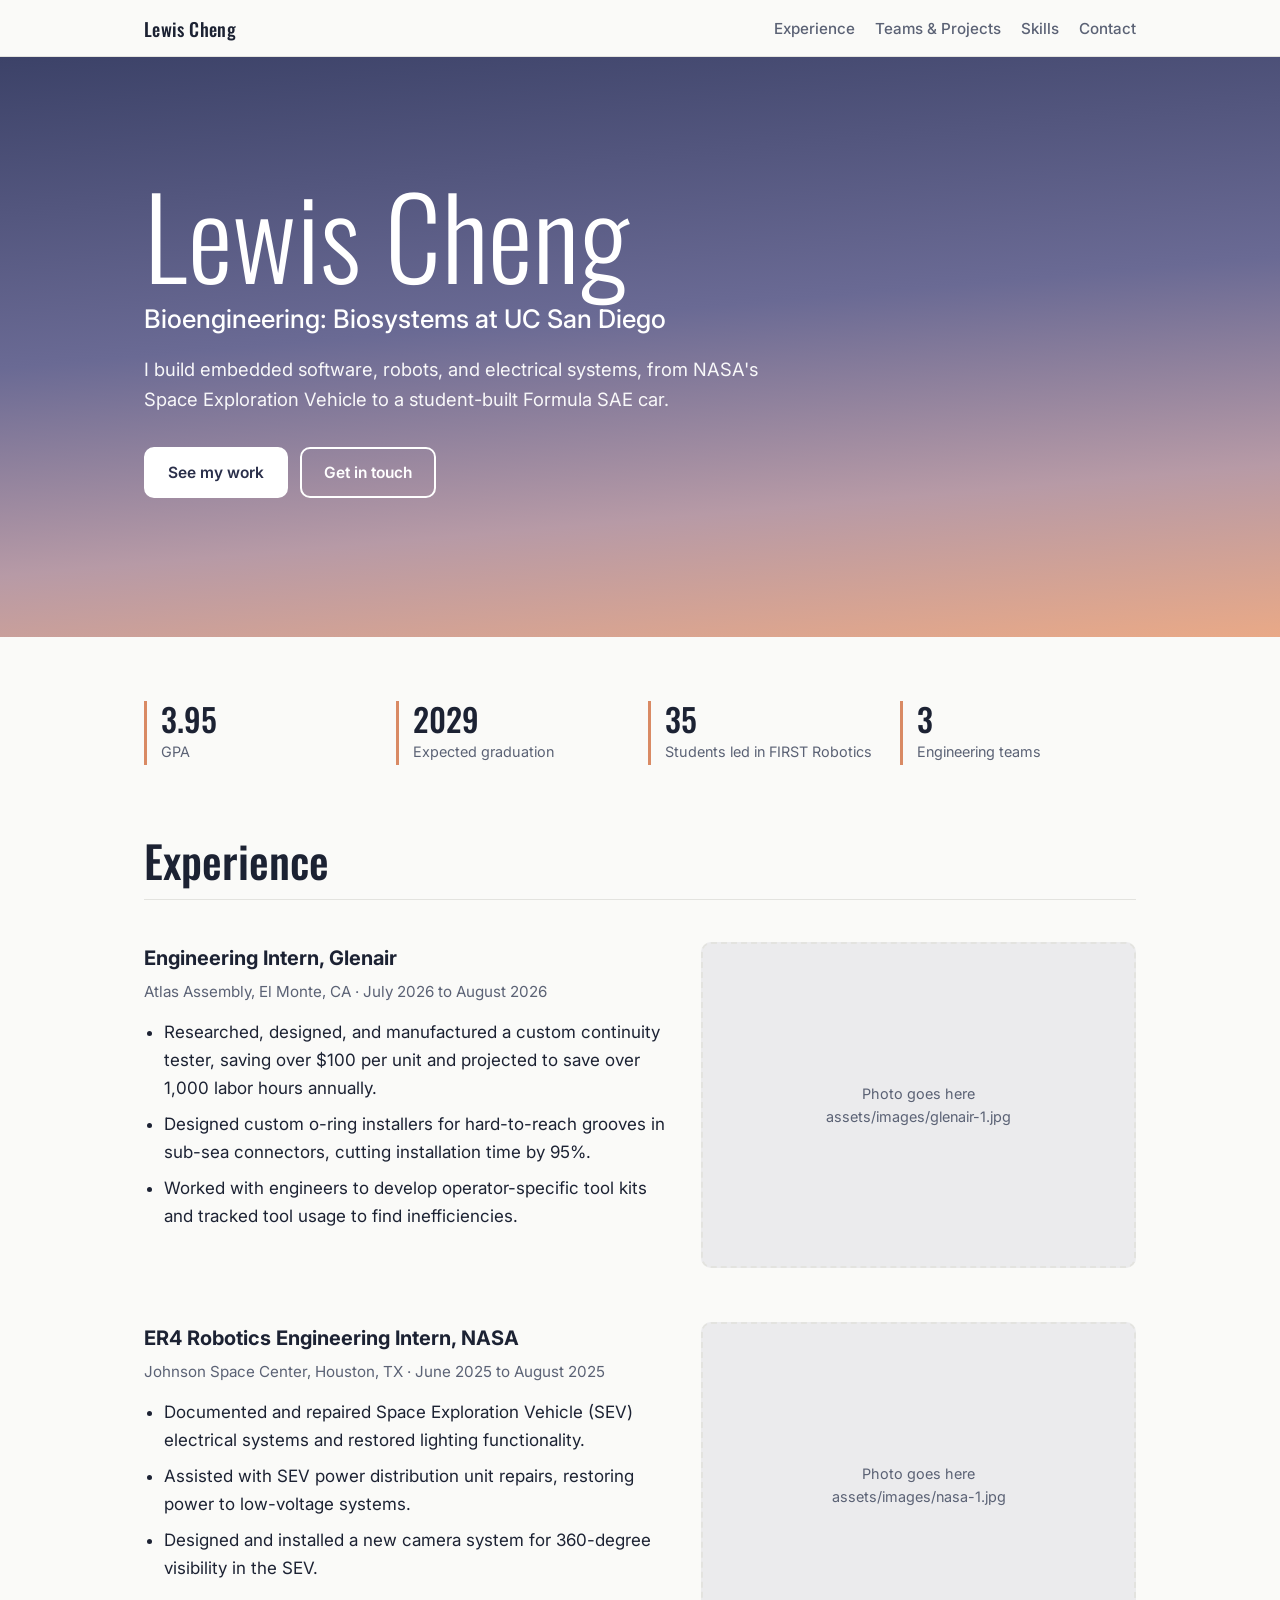
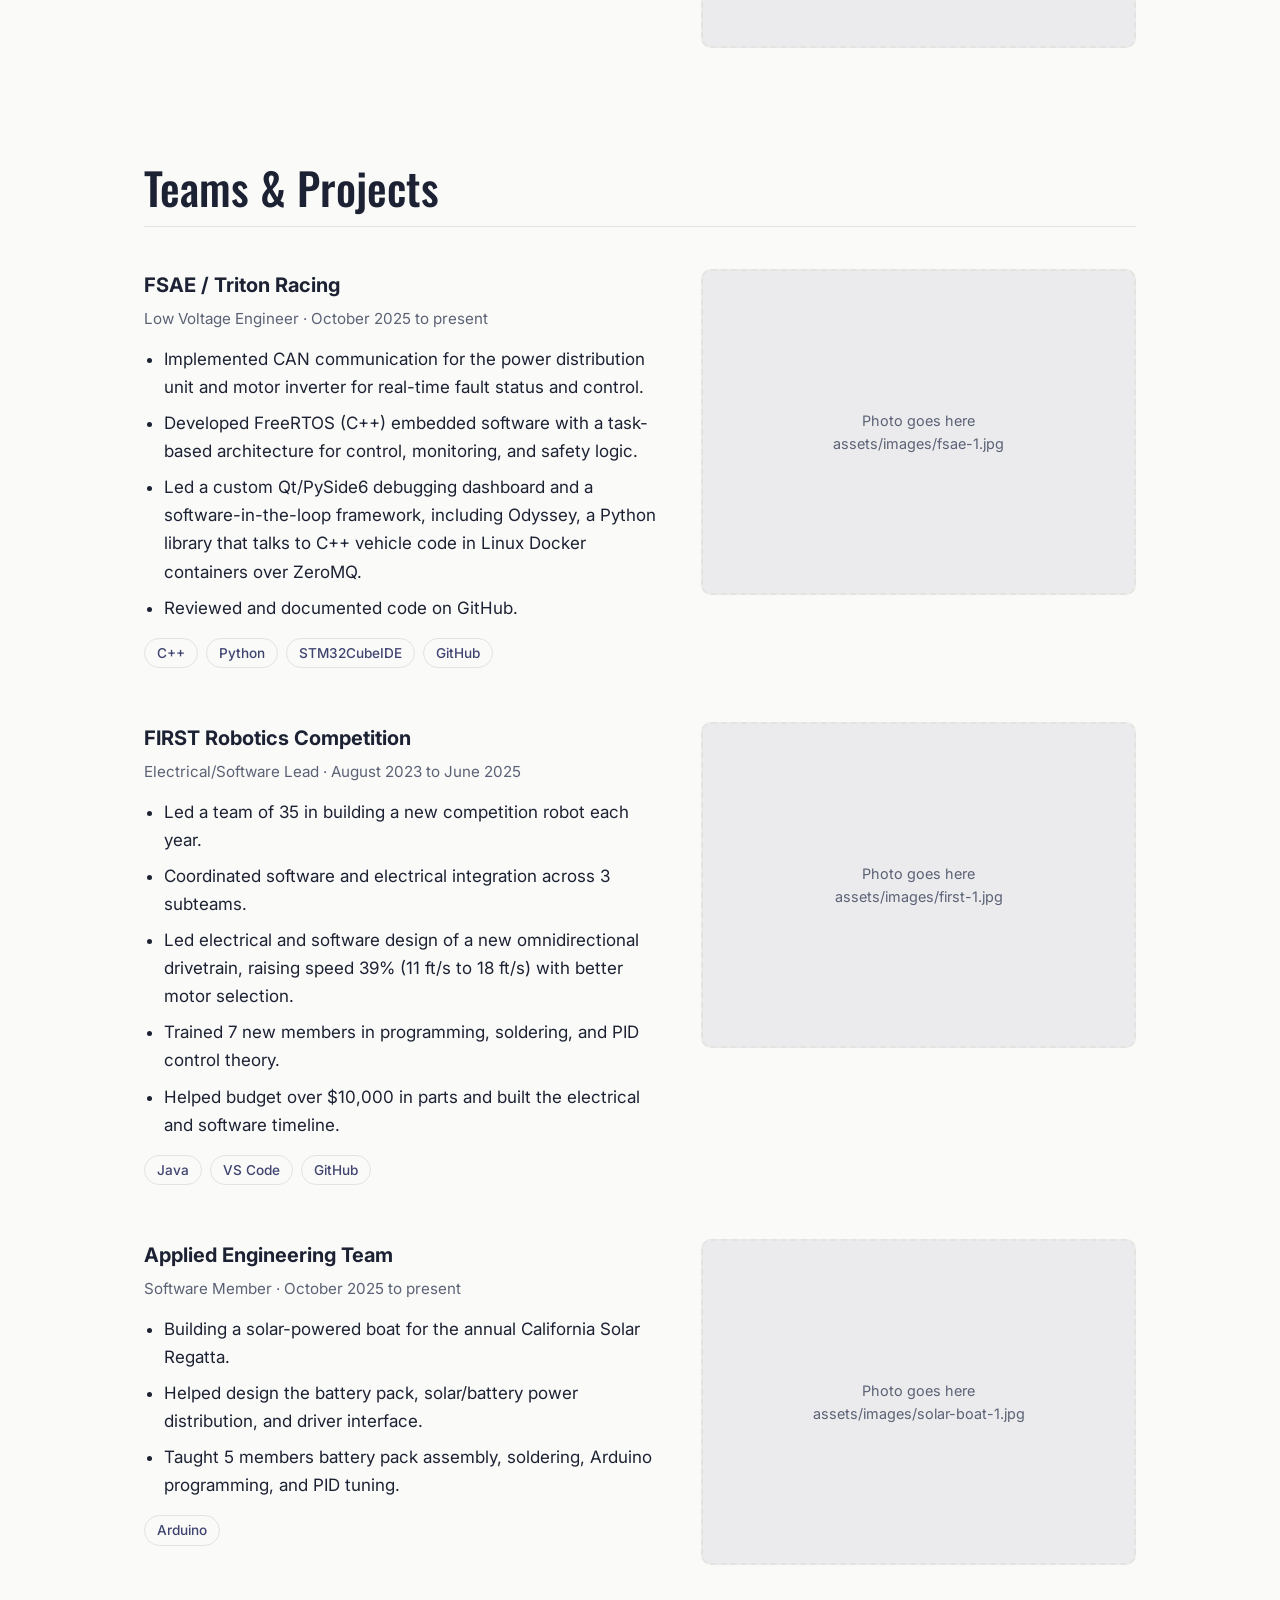
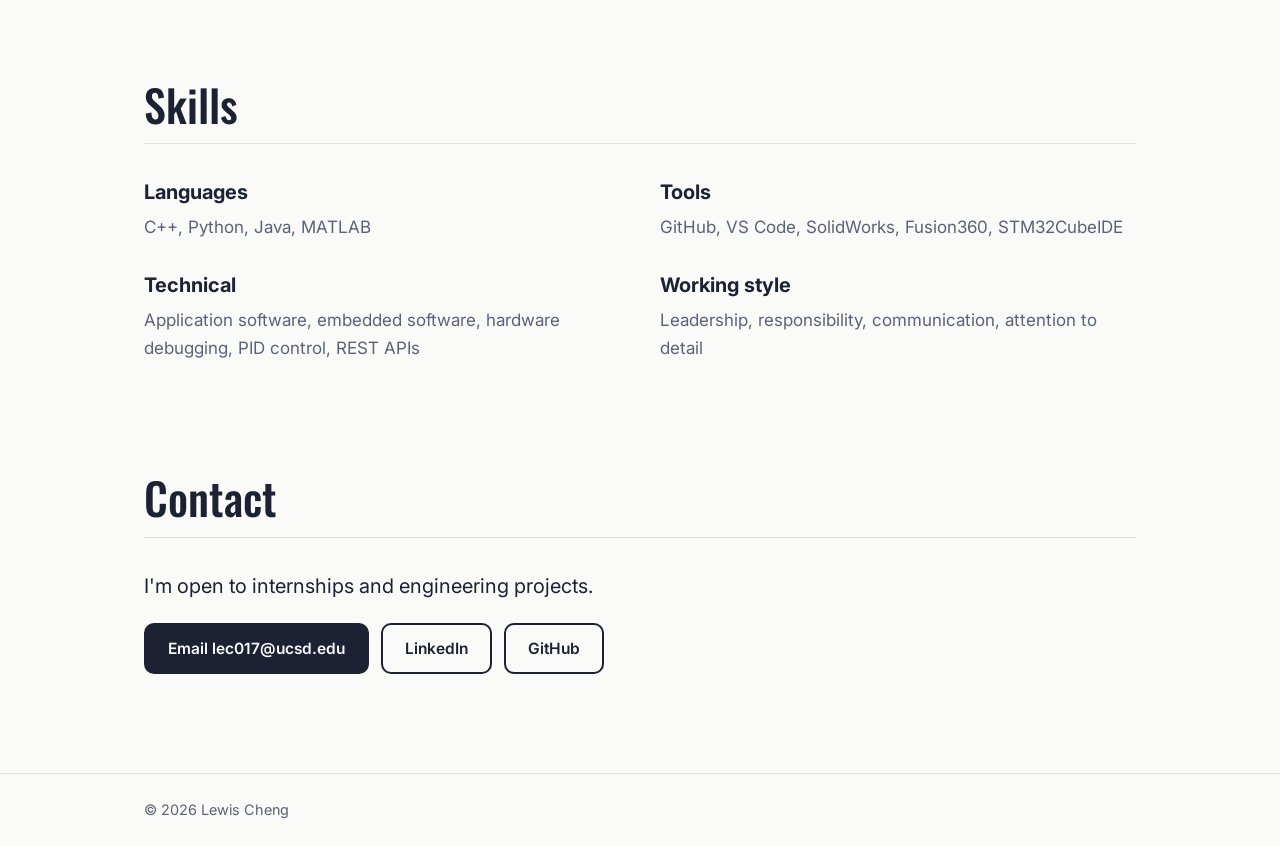
==== site/index.html @ 481570b6 "initial commit" ====
<!DOCTYPE html>
<html lang="en">
<head>
<meta charset="utf-8">
<meta name="viewport" content="width=device-width, initial-scale=1">
<title>Lewis Cheng | Bioengineering, UC San Diego</title>
<meta name="description" content="Lewis Cheng is a Bioengineering: Biosystems student at UC San Diego working in embedded software, robotics, and electrical design.">
<link rel="preconnect" href="https://fonts.googleapis.com">
<link rel="preconnect" href="https://fonts.gstatic.com" crossorigin>
<link href="https://fonts.googleapis.com/css2?family=Inter:wght@400;500;600&family=Oswald:wght@300;500&display=swap" rel="stylesheet">
<link rel="stylesheet" href="css/style.css">
</head>
<body>
<header class="nav"><div class="wrap nav-in">
  <a class="brand" href="#top">Lewis Cheng</a>
  <nav aria-label="Main"><a href="#experience">Experience</a><a href="#projects">Teams &amp; Projects</a><a href="#skills">Skills</a><a href="#contact">Contact</a></nav>
</div></header>

<section class="hero" id="top">
  <div class="wrap">
    <h1>Lewis Cheng</h1>
    <p class="sub">Bioengineering: Biosystems at UC San Diego</p>
    <p class="lede">I build embedded software, robots, and electrical systems, from NASA's Space Exploration Vehicle to a student-built Formula SAE car.</p>
    <p class="cta"><a class="btn" href="#projects">See my work</a><a class="btn ghost" href="#contact">Get in touch</a></p>
  </div>
</section>

<main>
<section class="wrap about">
  <div><strong>3.95</strong><span>GPA</span></div>
  <div><strong>2029</strong><span>Expected graduation</span></div>
  <div><strong>35</strong><span>Students led in FIRST Robotics</span></div>
  <div><strong>3</strong><span>Engineering teams</span></div>
</section>

<section class="wrap" id="experience">
  <h2>Experience</h2>

  <article class="entry">
    <div class="txt">
      <h3>Engineering Intern, Glenair</h3>
      <p class="meta">Atlas Assembly, El Monte, CA &middot; July 2026 to August 2026</p>
      <ul>
        <li>Researched, designed, and manufactured a custom continuity tester, saving over $100 per unit and projected to save over 1,000 labor hours annually.</li>
        <li>Designed custom o-ring installers for hard-to-reach grooves in sub-sea connectors, cutting installation time by 95%.</li>
        <li>Worked with engineers to develop operator-specific tool kits and tracked tool usage to find inefficiencies.</li>
      </ul>
    </div>
    <figure class="ph" data-file="glenair-1.jpg"><img src="assets/images/glenair-1.jpg" alt="Continuity tester built at Glenair"></figure>
  </article>

  <article class="entry">
    <div class="txt">
      <h3>ER4 Robotics Engineering Intern, NASA</h3>
      <p class="meta">Johnson Space Center, Houston, TX &middot; June 2025 to August 2025</p>
      <ul>
        <li>Documented and repaired Space Exploration Vehicle (SEV) electrical systems and restored lighting functionality.</li>
        <li>Assisted with SEV power distribution unit repairs, restoring power to low-voltage systems.</li>
        <li>Designed and installed a new camera system for 360-degree visibility in the SEV.</li>
      </ul>
    </div>
    <figure class="ph" data-file="nasa-1.jpg"><img src="assets/images/nasa-1.jpg" alt="Working on the Space Exploration Vehicle at NASA"></figure>
  </article>
</section>

<section class="wrap" id="projects">
  <h2>Teams &amp; Projects</h2>

  <article class="entry">
    <div class="txt">
      <h3>FSAE / Triton Racing</h3>
      <p class="meta">Low Voltage Engineer &middot; October 2025 to present</p>
      <ul>
        <li>Implemented CAN communication for the power distribution unit and motor inverter for real-time fault status and control.</li>
        <li>Developed FreeRTOS (C++) embedded software with a task-based architecture for control, monitoring, and safety logic.</li>
        <li>Led a custom Qt/PySide6 debugging dashboard and a software-in-the-loop framework, including Odyssey, a Python library that talks to C++ vehicle code in Linux Docker containers over ZeroMQ.</li>
        <li>Reviewed and documented code on GitHub.</li>
      </ul>
      <p class="tags"><span>C++</span><span>Python</span><span>STM32CubeIDE</span><span>GitHub</span></p>
    </div>
    <figure class="ph" data-file="fsae-1.jpg"><img src="assets/images/fsae-1.jpg" alt="Triton Racing FSAE car"></figure>
  </article>

  <article class="entry">
    <div class="txt">
      <h3>FIRST Robotics Competition</h3>
      <p class="meta">Electrical/Software Lead &middot; August 2023 to June 2025</p>
      <ul>
        <li>Led a team of 35 in building a new competition robot each year.</li>
        <li>Coordinated software and electrical integration across 3 subteams.</li>
        <li>Led electrical and software design of a new omnidirectional drivetrain, raising speed 39% (11 ft/s to 18 ft/s) with better motor selection.</li>
        <li>Trained 7 new members in programming, soldering, and PID control theory.</li>
        <li>Helped budget over $10,000 in parts and built the electrical and software timeline.</li>
      </ul>
      <p class="tags"><span>Java</span><span>VS Code</span><span>GitHub</span></p>
    </div>
    <figure class="ph" data-file="first-1.jpg"><img src="assets/images/first-1.jpg" alt="FIRST Robotics Competition robot"></figure>
  </article>

  <article class="entry">
    <div class="txt">
      <h3>Applied Engineering Team</h3>
      <p class="meta">Software Member &middot; October 2025 to present</p>
      <ul>
        <li>Building a solar-powered boat for the annual California Solar Regatta.</li>
        <li>Helped design the battery pack, solar/battery power distribution, and driver interface.</li>
        <li>Taught 5 members battery pack assembly, soldering, Arduino programming, and PID tuning.</li>
      </ul>
      <p class="tags"><span>Arduino</span></p>
    </div>
    <figure class="ph" data-file="solar-boat-1.jpg"><img src="assets/images/solar-boat-1.jpg" alt="Solar-powered regatta boat"></figure>
  </article>
</section>

<section class="wrap" id="skills">
  <h2>Skills</h2>
  <div class="skills">
    <div><h3>Languages</h3><p>C++, Python, Java, MATLAB</p></div>
    <div><h3>Tools</h3><p>GitHub, VS Code, SolidWorks, Fusion360, STM32CubeIDE</p></div>
    <div><h3>Technical</h3><p>Application software, embedded software, hardware debugging, PID control, REST APIs</p></div>
    <div><h3>Working style</h3><p>Leadership, responsibility, communication, attention to detail</p></div>
  </div>
</section>

<section class="wrap" id="contact">
  <h2>Contact</h2>
  <p class="contact-line">I'm open to internships and engineering projects.</p>
  <p><a class="btn" href="mailto:lec017@ucsd.edu">Email lec017@ucsd.edu</a><a class="btn ghost" href="https://linkedin.com/in/lewis-p-cheng/" target="_blank" rel="noopener">LinkedIn</a><a class="btn ghost" href="https://github.com/lewischeng2507" target="_blank" rel="noopener">GitHub</a></p>
</section>
</main>

<footer><div class="wrap">&copy; <span id="yr">2026</span> Lewis Cheng</div></footer>
<script src="js/main.js"></script>
</body>
</html>
---- site/css/style.css ----
:root{--ink:#1c2233;--mute:#5b6275;--paper:#fafaf8;--line:#e3e3df;--dusk:#3f4470;--peach:#d98a64;--teal:#2c4a52;--r:10px}
@media (prefers-color-scheme:dark){:root{--ink:#eceef5;--mute:#a4a9bb;--paper:#14171f;--line:#2a2f3d;--dusk:#8b90c8;--peach:#e8a27c}}
*{box-sizing:border-box}
html{scroll-behavior:smooth;scroll-padding-top:70px}
body{margin:0;background:var(--paper);color:var(--ink);font:400 1.0625rem/1.65 Inter,system-ui,sans-serif}
.wrap{max-width:1040px;margin:0 auto;padding:0 24px}
a{color:inherit}
:focus-visible{outline:3px solid var(--peach);outline-offset:3px}

.nav{position:sticky;top:0;z-index:5;background:color-mix(in srgb,var(--paper) 90%,transparent);backdrop-filter:blur(8px);border-bottom:1px solid var(--line)}
.nav-in{display:flex;justify-content:space-between;align-items:center;min-height:56px;flex-wrap:wrap;gap:4px 20px}
.brand{font:500 1.15rem Oswald,sans-serif;text-decoration:none;letter-spacing:.02em}
nav a{margin-left:20px;text-decoration:none;color:var(--mute);font-size:.95rem;font-weight:500}
nav a:hover{color:var(--ink)}

.hero{color:#fff;padding:120px 0 110px;background:url(../assets/images/hero.jpg) center/cover,linear-gradient(175deg,#3c4268 0%,#6a6a94 45%,#b79aa6 75%,#e9a987 100%)}
.hero h1{font:300 clamp(3.5rem,11vw,7rem)/1 Oswald,sans-serif;margin:0 0 14px;letter-spacing:.005em}
.sub{font:500 clamp(1.15rem,3vw,1.6rem) Inter,sans-serif;margin:0 0 20px}
.lede{max-width:34em;font-size:1.15rem;margin:0 0 32px;opacity:.95}
.btn{display:inline-block;padding:11px 22px;border:2px solid currentColor;border-radius:var(--r);text-decoration:none;font-weight:600;font-size:.97rem;margin:0 12px 12px 0;background:var(--ink);color:var(--paper);border-color:var(--ink);transition:background .15s,color .15s}
.hero .btn{background:#fff;color:#2a2f4a;border-color:#fff}
.btn.ghost{background:transparent;color:inherit;border-color:currentColor}
.hero .btn.ghost{color:#fff;border-color:#fff}
.btn:hover{background:var(--peach);border-color:var(--peach);color:#1c1408}

.about{display:grid;grid-template-columns:repeat(4,1fr);gap:16px;padding-top:40px;padding-bottom:10px}
.about div{border-left:3px solid var(--peach);padding-left:14px}
.about strong{display:block;font:500 2rem/1.1 Oswald,sans-serif}
.about span{color:var(--mute);font-size:.9rem}

section.wrap{padding-top:64px;padding-bottom:8px}
h2{font:500 clamp(2rem,5vw,2.75rem)/1.1 Oswald,sans-serif;margin:0 0 32px;padding-bottom:14px;border-bottom:1px solid var(--line)}
h3{font-size:1.25rem;margin:0 0 4px}

.entry{display:grid;grid-template-columns:1.2fr 1fr;gap:36px;align-items:start;padding:10px 0 44px}
.meta{color:var(--mute);margin:0 0 14px;font-size:.95rem}
.entry ul{margin:0;padding-left:1.2em}
.entry li{margin-bottom:8px;max-width:38em}
.tags{display:flex;flex-wrap:wrap;gap:8px;margin:16px 0 0}
.tags span{font-size:.85rem;font-weight:500;padding:3px 12px;border:1px solid var(--line);border-radius:99px;color:var(--dusk)}

.ph{margin:0;aspect-ratio:4/3;border-radius:var(--r);overflow:hidden;position:relative;background:color-mix(in srgb,var(--dusk) 8%,var(--paper));border:2px dashed var(--line);display:grid;place-items:center;text-align:center;color:var(--mute);font-size:.9rem;padding:16px}
.ph img{position:absolute;inset:0;width:100%;height:100%;object-fit:cover}
.ph.has{border:0}
.ph:not(.has)::after{content:"Photo goes here\A assets/images/" attr(data-file);white-space:pre;line-height:1.6}
.ph:not(.has) img{display:none}

.skills{display:grid;grid-template-columns:repeat(2,1fr);gap:28px 40px;padding-bottom:40px}
.skills p{margin:0;color:var(--mute)}
.contact-line{font-size:1.25rem;margin:0 0 20px}
#contact{padding-bottom:70px}
footer{border-top:1px solid var(--line);padding:24px 0;color:var(--mute);font-size:.9rem}

@media (max-width:760px){
  .entry{grid-template-columns:1fr;gap:20px}
  .about,.skills{grid-template-columns:1fr 1fr}
  .skills{grid-template-columns:1fr}
  nav a{margin:0 14px 0 0}
  .hero{padding:80px 0 70px}
}
@media (prefers-reduced-motion:reduce){html{scroll-behavior:auto}.btn{transition:none}}
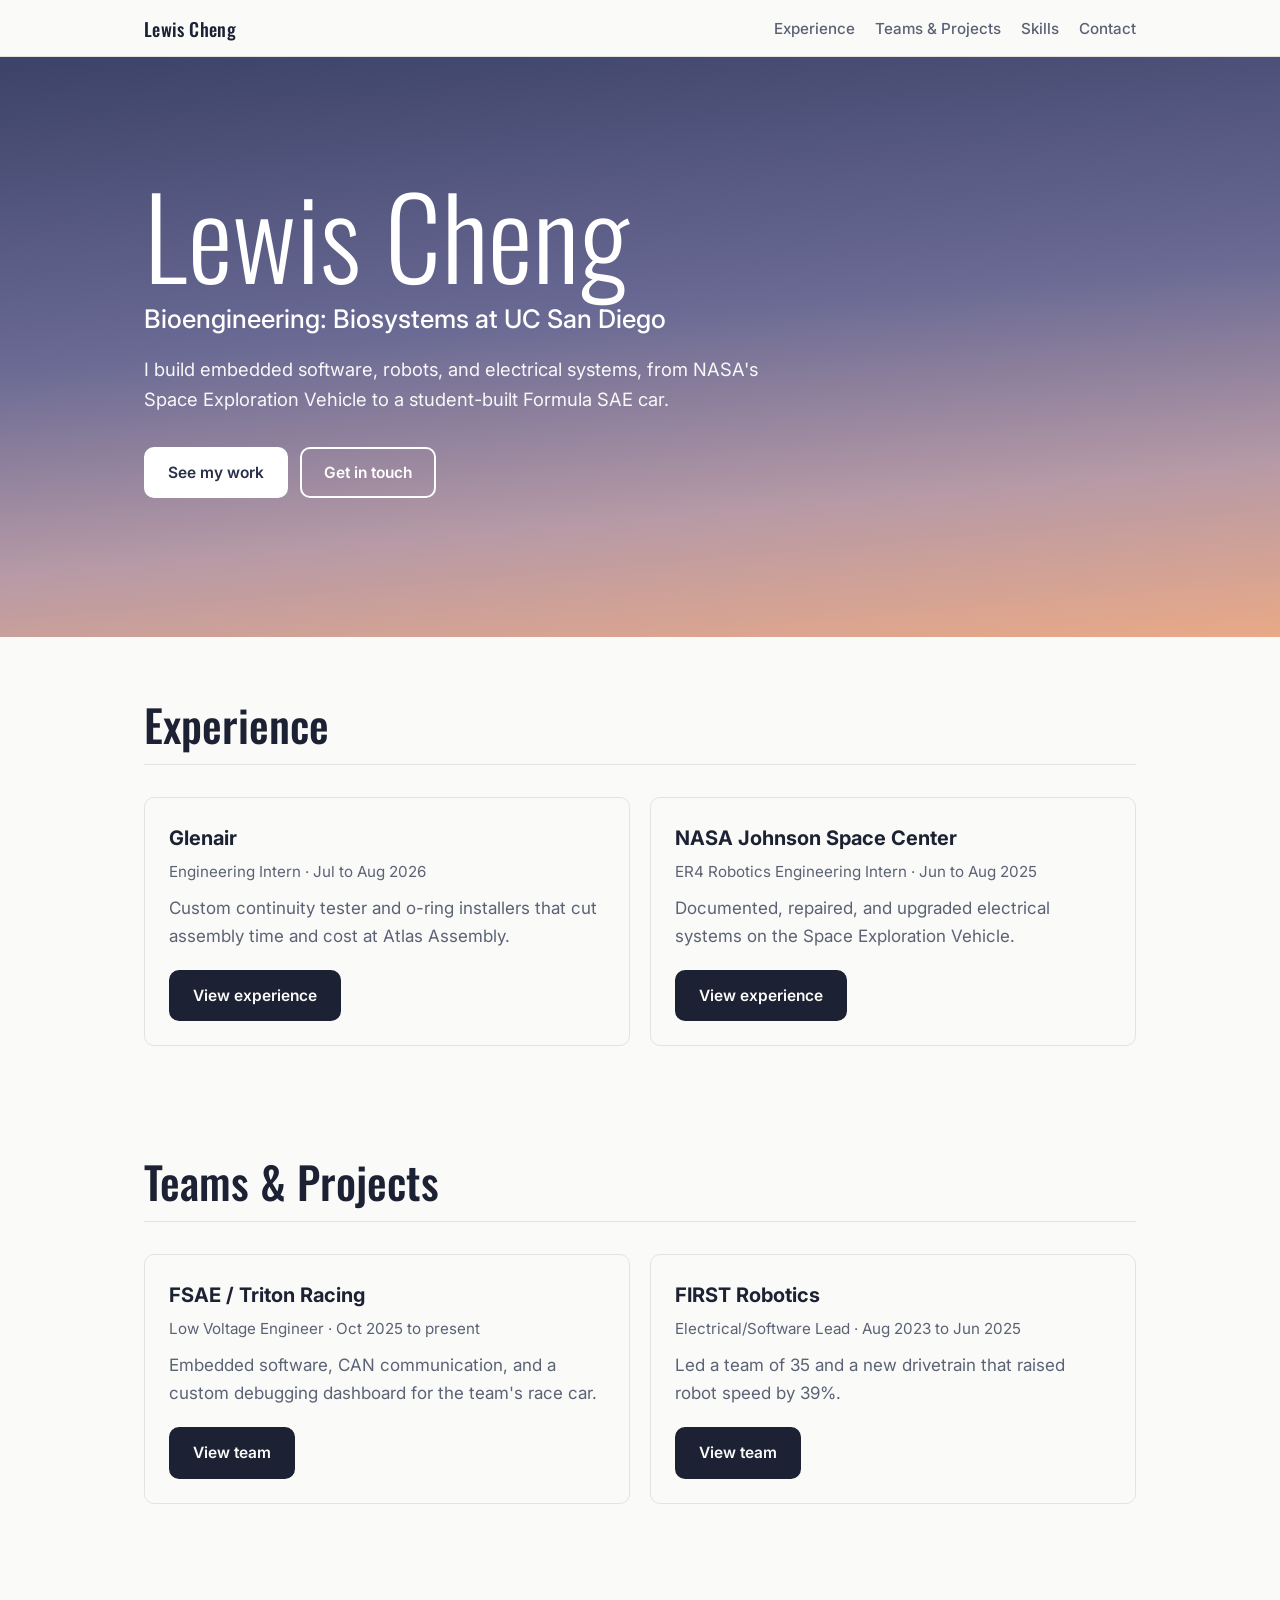
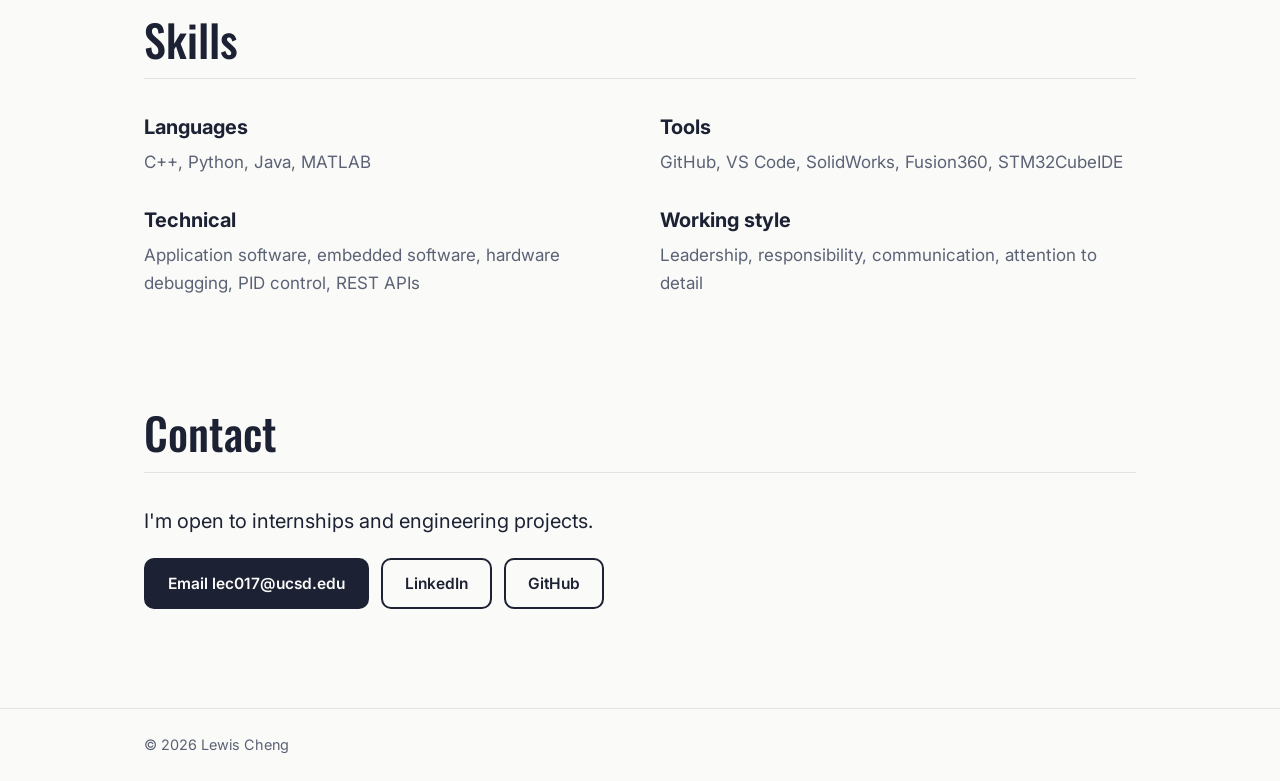
==== commit 25bbde21: "reorganize experiences" ====
--- a/site/index.html
+++ b/site/index.html
@@ -26,90 +26,40 @@
 </section>
 
 <main>
-<section class="wrap about">
-  <div><strong>3.95</strong><span>GPA</span></div>
-  <div><strong>2029</strong><span>Expected graduation</span></div>
-  <div><strong>35</strong><span>Students led in FIRST Robotics</span></div>
-  <div><strong>3</strong><span>Engineering teams</span></div>
-</section>
-
 <section class="wrap" id="experience">
   <h2>Experience</h2>
-
-  <article class="entry">
-    <div class="txt">
-      <h3>Engineering Intern, Glenair</h3>
-      <p class="meta">Atlas Assembly, El Monte, CA &middot; July 2026 to August 2026</p>
-      <ul>
-        <li>Researched, designed, and manufactured a custom continuity tester, saving over $100 per unit and projected to save over 1,000 labor hours annually.</li>
-        <li>Designed custom o-ring installers for hard-to-reach grooves in sub-sea connectors, cutting installation time by 95%.</li>
-        <li>Worked with engineers to develop operator-specific tool kits and tracked tool usage to find inefficiencies.</li>
-      </ul>
-    </div>
-    <figure class="ph" data-file="glenair-1.jpg"><img src="assets/images/glenair-1.jpg" alt="Continuity tester built at Glenair"></figure>
-  </article>
-
-  <article class="entry">
-    <div class="txt">
-      <h3>ER4 Robotics Engineering Intern, NASA</h3>
-      <p class="meta">Johnson Space Center, Houston, TX &middot; June 2025 to August 2025</p>
-      <ul>
-        <li>Documented and repaired Space Exploration Vehicle (SEV) electrical systems and restored lighting functionality.</li>
-        <li>Assisted with SEV power distribution unit repairs, restoring power to low-voltage systems.</li>
-        <li>Designed and installed a new camera system for 360-degree visibility in the SEV.</li>
-      </ul>
-    </div>
-    <figure class="ph" data-file="nasa-1.jpg"><img src="assets/images/nasa-1.jpg" alt="Working on the Space Exploration Vehicle at NASA"></figure>
-  </article>
+  <div class="cards">
+    <article class="card">
+      <h3>Glenair</h3>
+      <p class="meta">Engineering Intern &middot; Jul to Aug 2026</p>
+      <p>Custom continuity tester and o-ring installers that cut assembly time and cost at Atlas Assembly.</p>
+      <a class="btn" href="glenair.html">View experience</a>
+    </article>
+    <article class="card">
+      <h3>NASA Johnson Space Center</h3>
+      <p class="meta">ER4 Robotics Engineering Intern &middot; Jun to Aug 2025</p>
+      <p>Documented, repaired, and upgraded electrical systems on the Space Exploration Vehicle.</p>
+      <a class="btn" href="nasa.html">View experience</a>
+    </article>
+  </div>
 </section>
 
 <section class="wrap" id="projects">
   <h2>Teams &amp; Projects</h2>
-
-  <article class="entry">
-    <div class="txt">
+  <div class="cards">
+    <article class="card">
       <h3>FSAE / Triton Racing</h3>
-      <p class="meta">Low Voltage Engineer &middot; October 2025 to present</p>
-      <ul>
-        <li>Implemented CAN communication for the power distribution unit and motor inverter for real-time fault status and control.</li>
-        <li>Developed FreeRTOS (C++) embedded software with a task-based architecture for control, monitoring, and safety logic.</li>
-        <li>Led a custom Qt/PySide6 debugging dashboard and a software-in-the-loop framework, including Odyssey, a Python library that talks to C++ vehicle code in Linux Docker containers over ZeroMQ.</li>
-        <li>Reviewed and documented code on GitHub.</li>
-      </ul>
-      <p class="tags"><span>C++</span><span>Python</span><span>STM32CubeIDE</span><span>GitHub</span></p>
-    </div>
-    <figure class="ph" data-file="fsae-1.jpg"><img src="assets/images/fsae-1.jpg" alt="Triton Racing FSAE car"></figure>
-  </article>
-
-  <article class="entry">
-    <div class="txt">
-      <h3>FIRST Robotics Competition</h3>
-      <p class="meta">Electrical/Software Lead &middot; August 2023 to June 2025</p>
-      <ul>
-        <li>Led a team of 35 in building a new competition robot each year.</li>
-        <li>Coordinated software and electrical integration across 3 subteams.</li>
-        <li>Led electrical and software design of a new omnidirectional drivetrain, raising speed 39% (11 ft/s to 18 ft/s) with better motor selection.</li>
-        <li>Trained 7 new members in programming, soldering, and PID control theory.</li>
-        <li>Helped budget over $10,000 in parts and built the electrical and software timeline.</li>
-      </ul>
-      <p class="tags"><span>Java</span><span>VS Code</span><span>GitHub</span></p>
-    </div>
-    <figure class="ph" data-file="first-1.jpg"><img src="assets/images/first-1.jpg" alt="FIRST Robotics Competition robot"></figure>
-  </article>
-
-  <article class="entry">
-    <div class="txt">
-      <h3>Applied Engineering Team</h3>
-      <p class="meta">Software Member &middot; October 2025 to present</p>
-      <ul>
-        <li>Building a solar-powered boat for the annual California Solar Regatta.</li>
-        <li>Helped design the battery pack, solar/battery power distribution, and driver interface.</li>
-        <li>Taught 5 members battery pack assembly, soldering, Arduino programming, and PID tuning.</li>
-      </ul>
-      <p class="tags"><span>Arduino</span></p>
-    </div>
-    <figure class="ph" data-file="solar-boat-1.jpg"><img src="assets/images/solar-boat-1.jpg" alt="Solar-powered regatta boat"></figure>
-  </article>
+      <p class="meta">Low Voltage Engineer &middot; Oct 2025 to present</p>
+      <p>Embedded software, CAN communication, and a custom debugging dashboard for the team's race car.</p>
+      <a class="btn" href="fsae.html">View team</a>
+    </article>
+    <article class="card">
+      <h3>FIRST Robotics</h3>
+      <p class="meta">Electrical/Software Lead &middot; Aug 2023 to Jun 2025</p>
+      <p>Led a team of 35 and a new drivetrain that raised robot speed by 39%.</p>
+      <a class="btn" href="first-robotics.html">View team</a>
+    </article>
+  </div>
 </section>
 
 <section class="wrap" id="skills">
--- a/site/css/style.css
+++ b/site/css/style.css
@@ -23,10 +23,6 @@
 .hero .btn.ghost{color:#fff;border-color:#fff}
 .btn:hover{background:var(--peach);border-color:var(--peach);color:#1c1408}
 
-.about{display:grid;grid-template-columns:repeat(4,1fr);gap:16px;padding-top:40px;padding-bottom:10px}
-.about div{border-left:3px solid var(--peach);padding-left:14px}
-.about strong{display:block;font:500 2rem/1.1 Oswald,sans-serif}
-.about span{color:var(--mute);font-size:.9rem}
 
 section.wrap{padding-top:64px;padding-bottom:8px}
 h2{font:500 clamp(2rem,5vw,2.75rem)/1.1 Oswald,sans-serif;margin:0 0 32px;padding-bottom:14px;border-bottom:1px solid var(--line)}
@@ -53,9 +49,22 @@
 
 @media (max-width:760px){
   .entry{grid-template-columns:1fr;gap:20px}
-  .about,.skills{grid-template-columns:1fr 1fr}
-  .skills{grid-template-columns:1fr}
+    .skills{grid-template-columns:1fr}
   nav a{margin:0 14px 0 0}
   .hero{padding:80px 0 70px}
 }
 @media (prefers-reduced-motion:reduce){html{scroll-behavior:auto}.btn{transition:none}}
+
+.cards{display:grid;grid-template-columns:repeat(2,1fr);gap:20px;padding-bottom:40px}
+.card{display:flex;flex-direction:column;align-items:flex-start;padding:24px;border:1px solid var(--line);border-radius:var(--r)}
+.card .meta{margin-bottom:10px}
+.card p:not(.meta){margin:0 0 20px;color:var(--mute)}
+.card .btn{margin:auto 0 0}
+.banner{padding:70px 0 60px}
+.banner h1{font-size:clamp(2.5rem,8vw,4.5rem)}
+.banner .sub{font-size:1.1rem;font-weight:400;margin-bottom:24px}
+.banner .cta{margin:0}
+.project{display:grid;grid-template-columns:1.2fr 1fr;gap:36px;padding:48px 0;border-bottom:1px solid var(--line)}
+.project h2{font-size:1.75rem;border:0;padding:0;margin:0 0 14px}
+@media (max-width:900px){}
+@media (max-width:760px){.cards,.project{grid-template-columns:1fr}}
